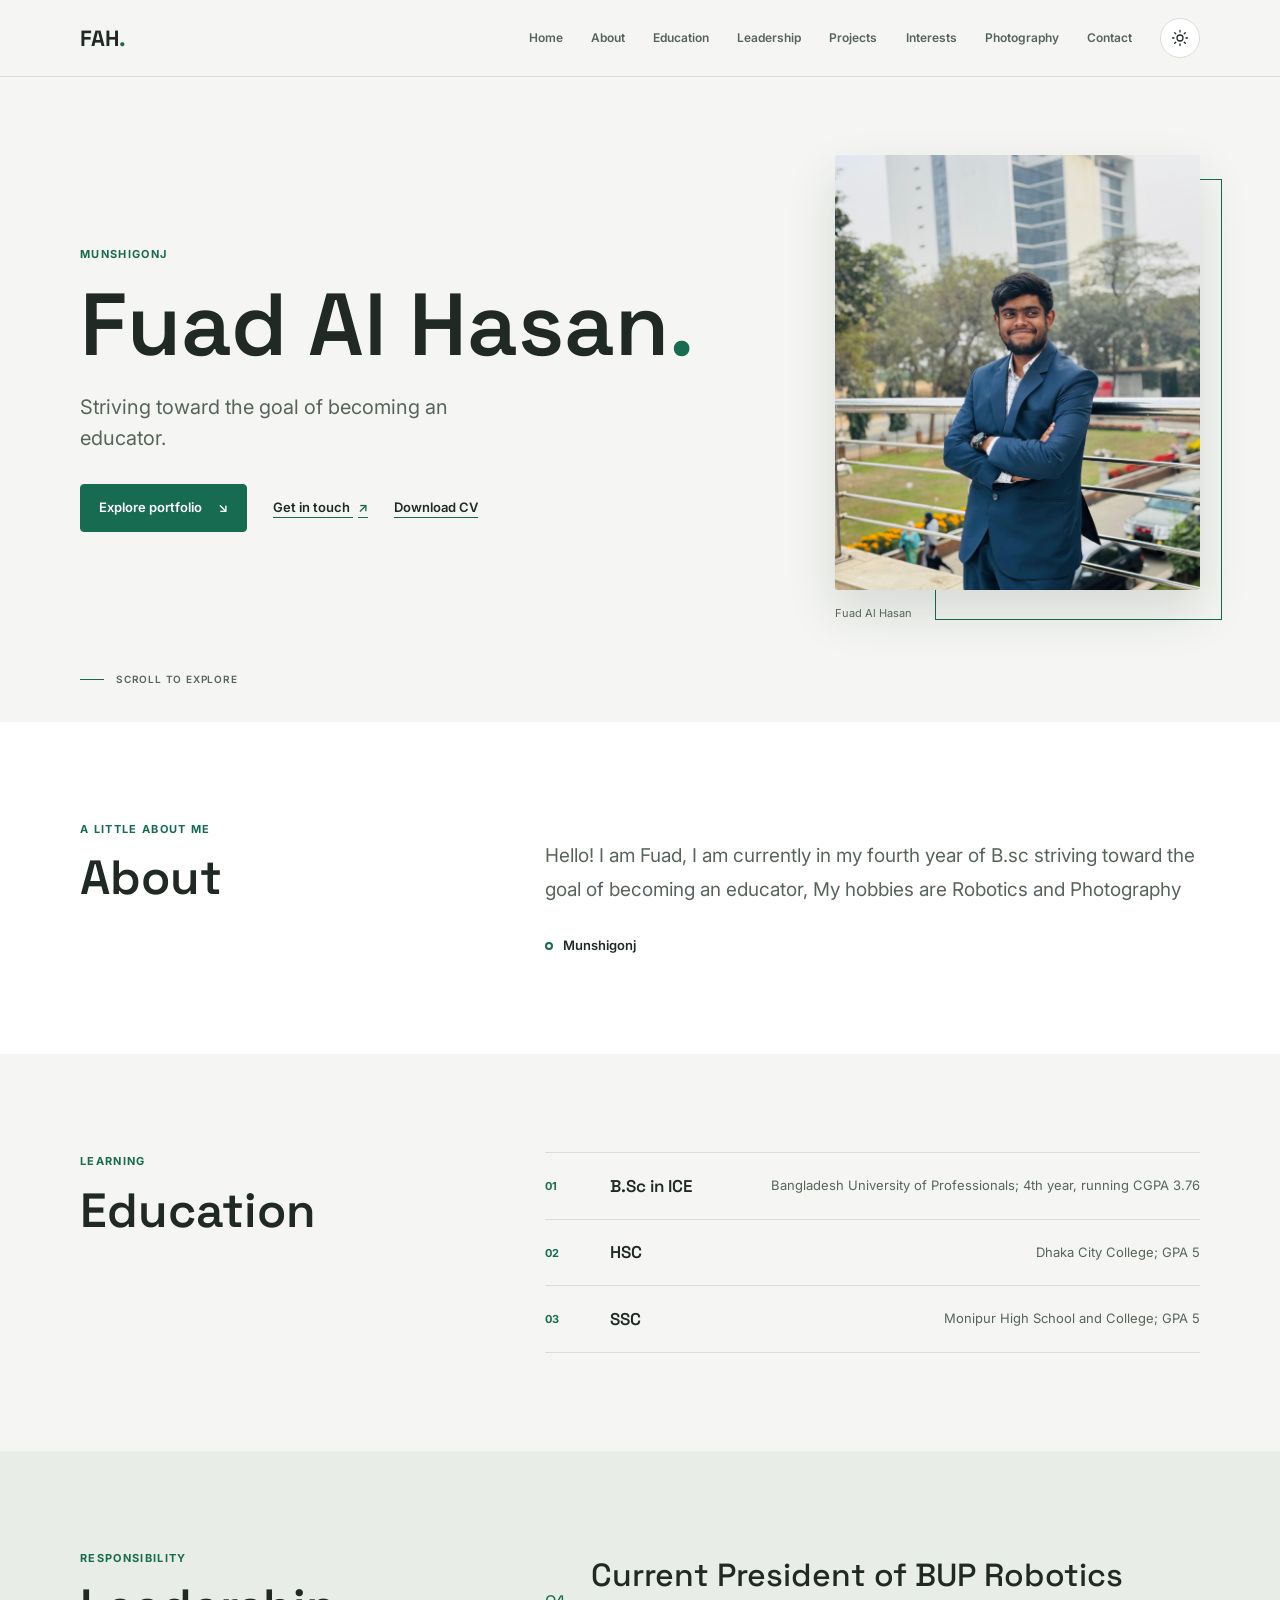
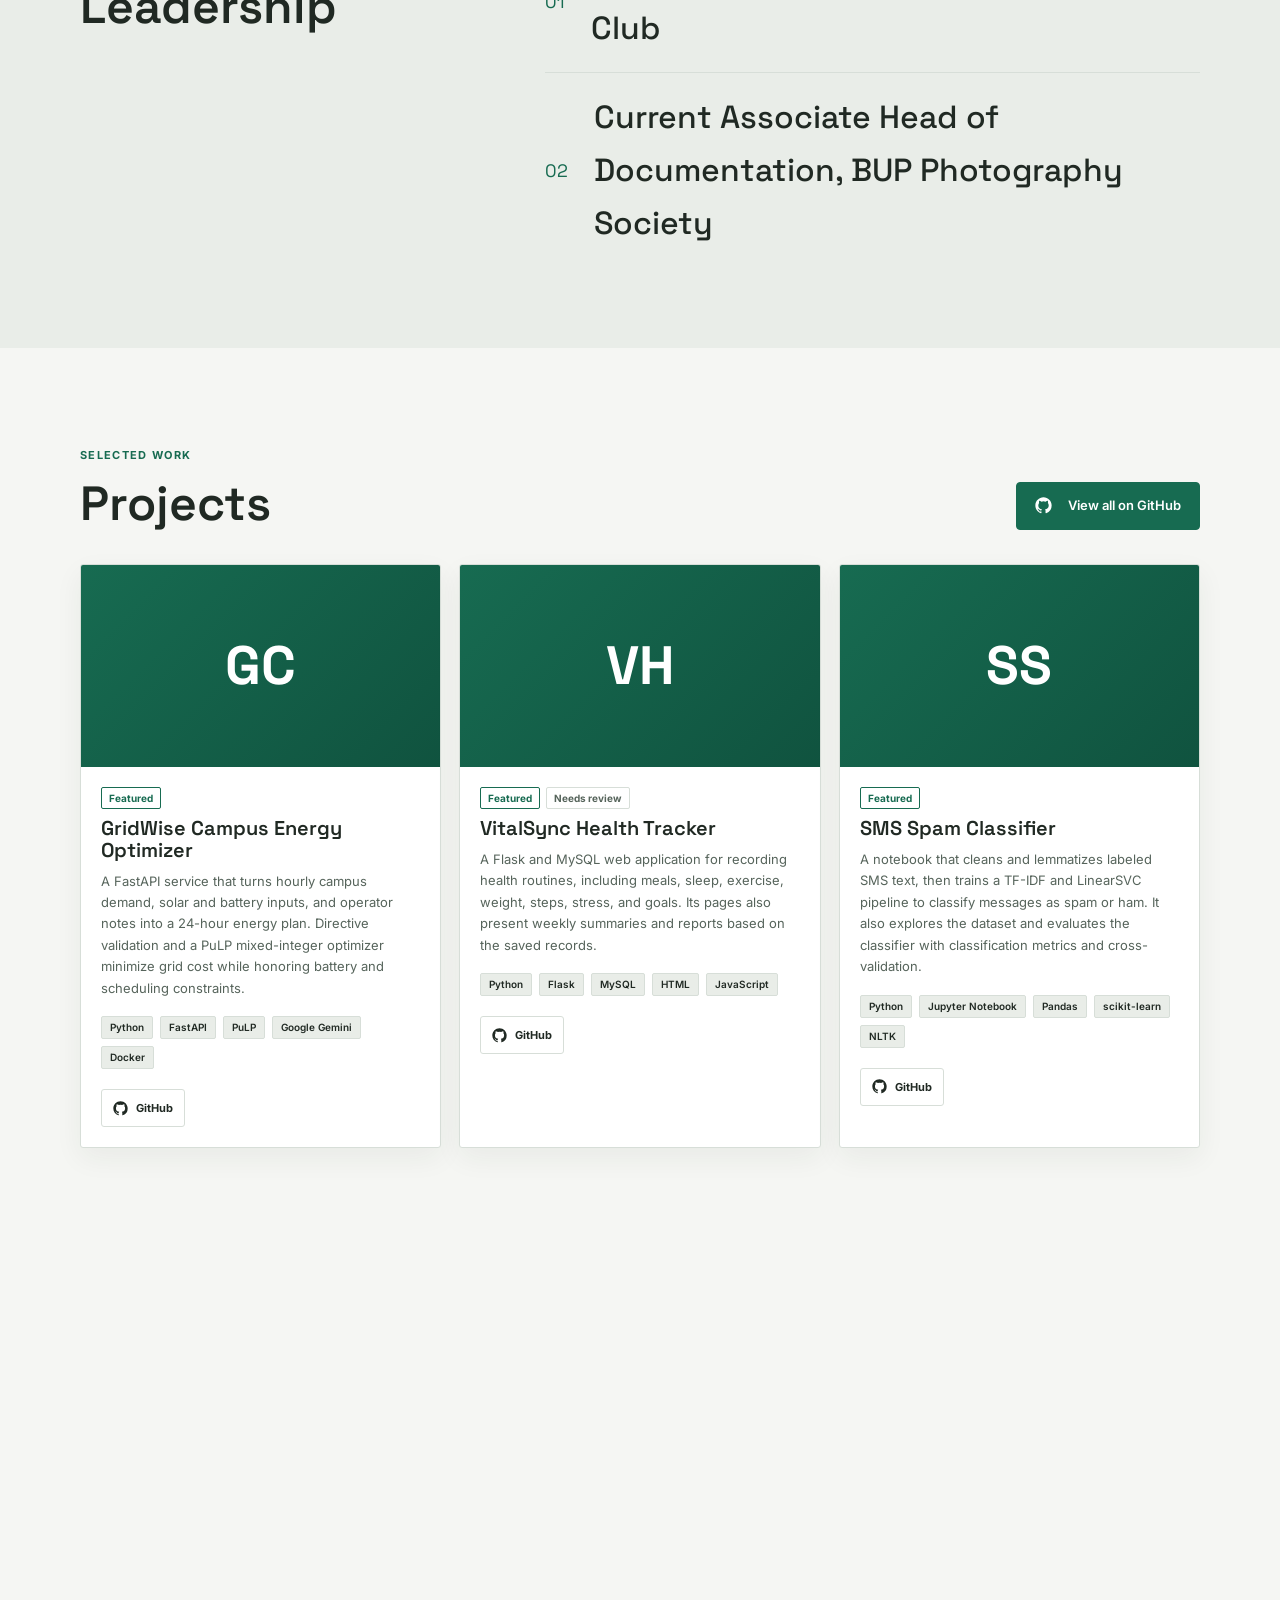
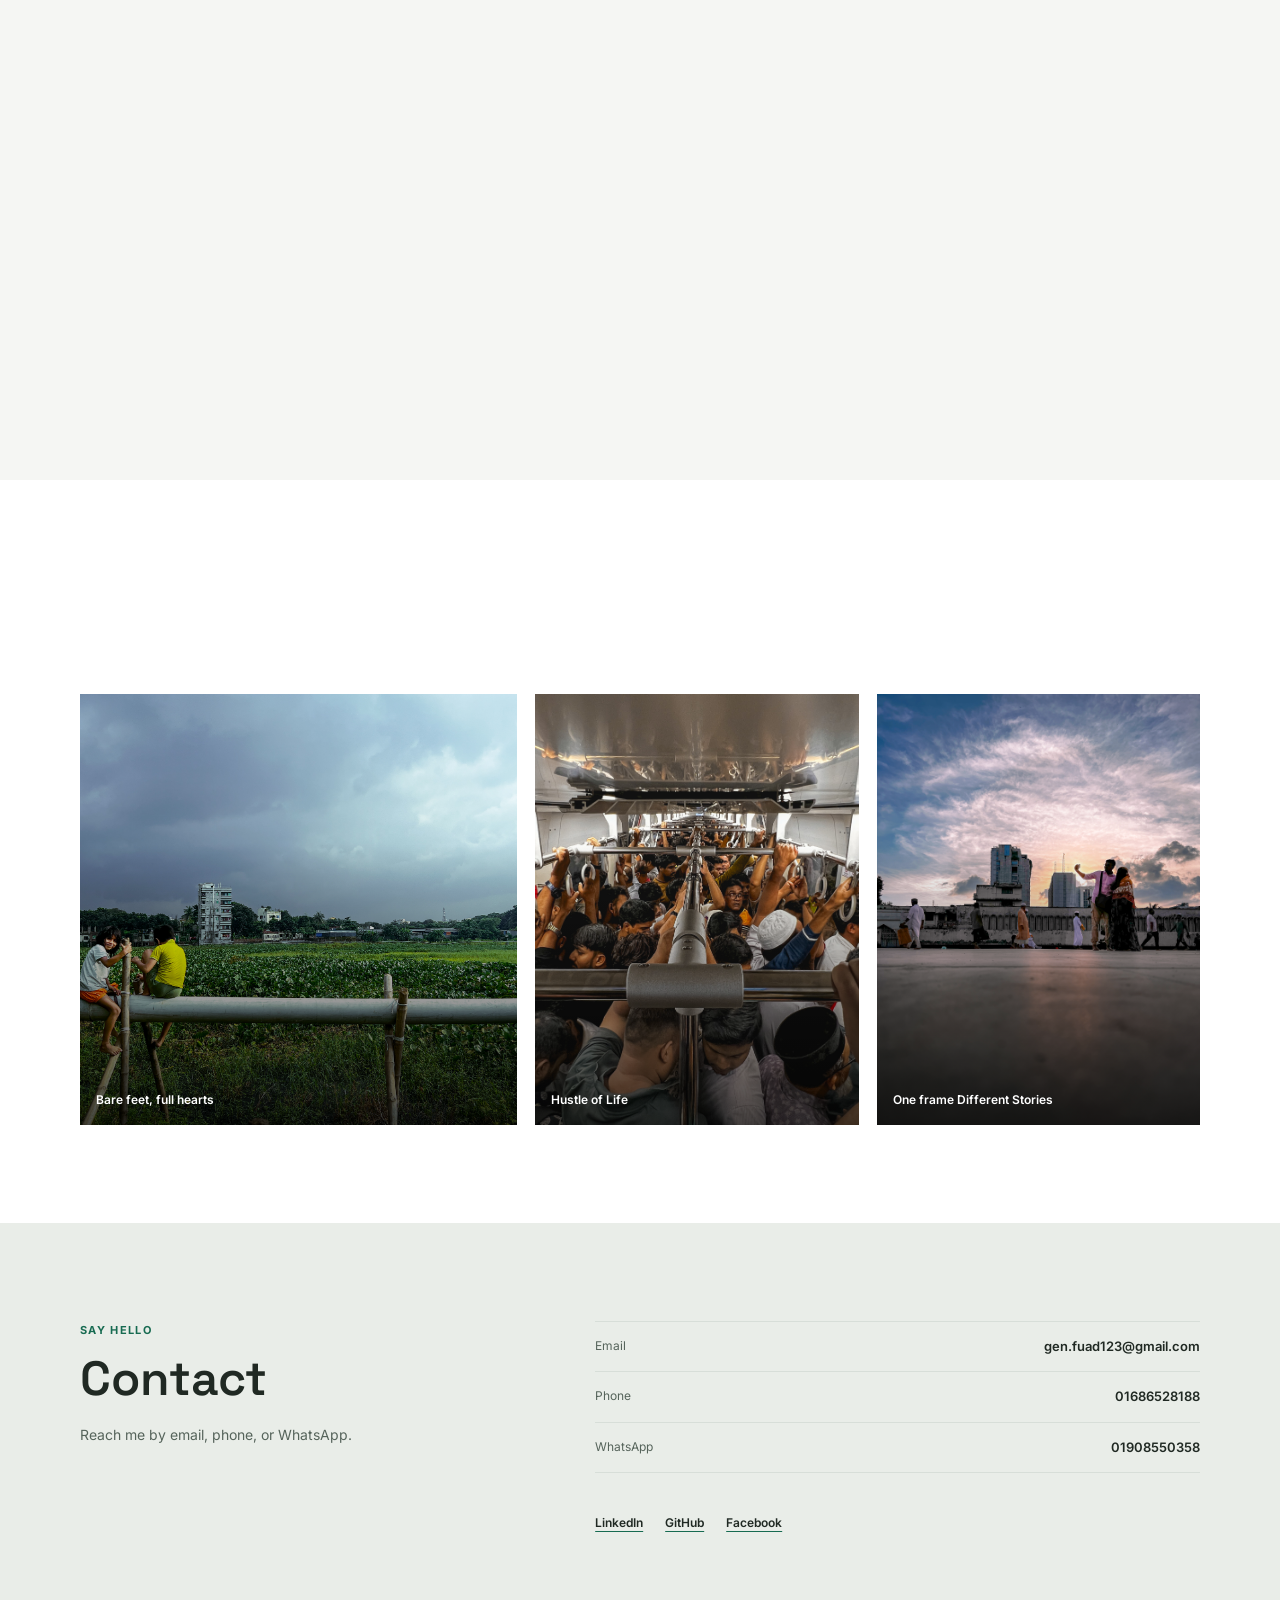
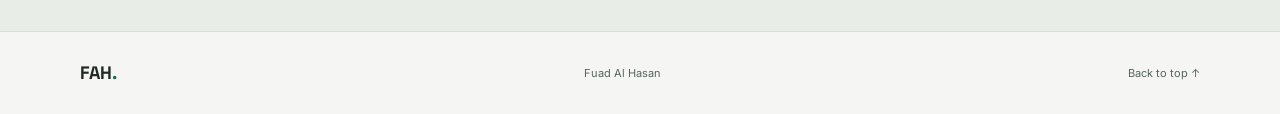
==== index.html @ a44a9a9f "Initial commit: portfolio website, photography gallery, and assets" ====
<!doctype html>
<html lang="en">
<head>
  <meta charset="utf-8">
  <meta name="viewport" content="width=device-width, initial-scale=1">
  <meta name="theme-color" content="#f5f6f3">
  <meta name="description" content="Fuad Al Hasan's personal portfolio.">
  <title>Fuad Al Hasan | Portfolio</title>
  <link rel="icon" href="assets/favicon.svg" type="image/svg+xml">
  <link rel="preconnect" href="https://fonts.googleapis.com">
  <link rel="preconnect" href="https://fonts.gstatic.com" crossorigin>
  <link href="https://fonts.googleapis.com/css2?family=Inter:wght@400;500;600;700&family=Space+Grotesk:wght@500;600;700&display=swap" rel="stylesheet">
  <script>(() => { const saved = localStorage.getItem('fuad-portfolio-theme'); const system = matchMedia('(prefers-color-scheme: dark)').matches ? 'dark' : 'light'; document.documentElement.dataset.theme = saved || system; })();</script>
  <link rel="stylesheet" href="css/themes.css">
  <link rel="stylesheet" href="css/main.css">
  <link rel="stylesheet" href="css/responsive.css">
  <script src="js/data.js" defer></script>
  <script src="js/theme.js" defer></script>
  <script src="js/contact.js" defer></script>
  <script src="js/main.js" defer></script>
</head>
<body>
  <a class="skip-link" href="#main-content">Skip to content</a>
  <header class="site-header"><nav class="site-nav page-shell" aria-label="Main navigation">
    <a class="site-nav__brand" href="index.html" aria-label="Fuad Al Hasan, home">FAH<span>.</span></a>
    <button class="site-nav__menu-toggle" type="button" aria-expanded="false" aria-controls="site-menu" aria-label="Open navigation menu"><span></span><span></span></button>
    <div class="site-nav__menu" id="site-menu">
      <a class="site-nav__link" href="#home">Home</a><a class="site-nav__link" href="#about">About</a>
      <a class="site-nav__link" href="#education">Education</a><a class="site-nav__link" href="#leadership">Leadership</a>
      <a class="site-nav__link" href="#projects">Projects</a><a class="site-nav__link" href="#interests">Interests</a>
      <a class="site-nav__link" href="photography.html">Photography</a>
      <a class="site-nav__link" href="#contact">Contact</a>
      <button class="theme-toggle" type="button" aria-label="Switch to dark theme" title="Switch theme">
        <svg class="theme-toggle__icon theme-toggle__icon--sun" viewBox="0 0 24 24" aria-hidden="true"><circle cx="12" cy="12" r="4"></circle><path d="M12 2v2m0 16v2M4.93 4.93l1.42 1.42m11.3 11.3 1.42 1.42M2 12h2m16 0h2M4.93 19.07l1.42-1.42m11.3-11.3 1.42-1.42"></path></svg>
        <svg class="theme-toggle__icon theme-toggle__icon--moon" viewBox="0 0 24 24" aria-hidden="true"><path d="M20.2 15.1A8.5 8.5 0 0 1 8.9 3.8 8.5 8.5 0 1 0 20.2 15.1Z"></path></svg>
      </button>
    </div>
  </nav></header>
  <main id="main-content">
    <section class="hero page-shell reveal" id="home" aria-labelledby="hero-title">
      <div class="hero__copy"><p class="eyebrow" data-profile="hometown"></p><h1 id="hero-title"><span data-profile="name"></span><span class="hero__period">.</span></h1>
        <p class="hero__tagline" data-profile="tagline"></p><div class="hero__actions"><a class="button button--primary" href="#about">Explore portfolio <span aria-hidden="true">↘</span></a><a class="text-link" href="#contact">Get in touch <span aria-hidden="true">↗</span></a><a class="text-link" data-cv-download></a></div>
      </div>
      <figure class="hero__portrait"><img src="assets/images/profile.jpg" alt="Portrait of Fuad Al Hasan" fetchpriority="high"><figcaption data-profile="name"></figcaption></figure>
      <a class="hero__scroll" href="#about" aria-label="Scroll to About section"><span></span> Scroll to explore</a>
    </section>
    <section class="content-section content-section--about" id="about" aria-labelledby="about-title"><div class="page-shell section-grid reveal"><div class="section-heading"><p class="eyebrow">A little about me</p><h2 id="about-title">About</h2></div><div class="section-body"><p class="about__bio" data-profile="bio"></p><p class="about__location"><span class="about__location-mark" aria-hidden="true"></span><span data-profile="hometown"></span></p></div></div></section>
    <section class="content-section" id="education" aria-labelledby="education-title"><div class="page-shell section-grid reveal"><div class="section-heading"><p class="eyebrow">Learning</p><h2 id="education-title">Education</h2></div><div class="education-list" id="education-list"></div></div></section>
    <section class="content-section content-section--soft" id="leadership" aria-labelledby="leadership-title"><div class="page-shell section-grid reveal"><div class="section-heading"><p class="eyebrow">Responsibility</p><h2 id="leadership-title">Leadership</h2></div><div class="leadership-list" id="leadership-list"></div></div></section>
    <section class="content-section content-section--projects" id="projects" aria-labelledby="projects-title"><div class="page-shell">
      <div class="projects-intro reveal"><div class="section-heading"><p class="eyebrow">Selected work</p><h2 id="projects-title">Projects</h2></div>
        <a class="button button--primary projects-intro__link" href="https://github.com/CoderPanda1463" target="_blank" rel="noopener noreferrer">
          <svg viewBox="0 0 24 24" aria-hidden="true"><path d="M12 .5C5.65.5.5 5.65.5 12c0 5.1 3.3 9.43 7.87 10.96.58.11.79-.25.79-.56v-2.06c-3.2.7-3.87-1.35-3.87-1.35-.52-1.33-1.28-1.68-1.28-1.68-1.05-.72.08-.7.08-.7 1.16.08 1.77 1.19 1.77 1.19 1.03 1.77 2.69 1.26 3.34.96.1-.74.4-1.26.73-1.55-2.55-.29-5.24-1.28-5.24-5.7 0-1.26.45-2.28 1.19-3.09-.12-.29-.52-1.47.11-3.06 0 0 .97-.31 3.16 1.18a10.9 10.9 0 0 1 5.75 0c2.19-1.49 3.16-1.18 3.16-1.18.63 1.59.23 2.77.11 3.06.74.81 1.19 1.83 1.19 3.09 0 4.43-2.7 5.41-5.27 5.69.41.35.78 1.03.78 2.08v3.09c0 .31.21.68.8.56A11.5 11.5 0 0 0 23.5 12C23.5 5.65 18.35.5 12 .5z"></path></svg>
          View all on GitHub
        </a>
      </div>
      <div class="projects-grid" id="projects-list" aria-label="Selected GitHub projects"></div>
    </div></section>
    <section class="content-section" id="interests" aria-labelledby="interests-title"><div class="page-shell section-grid reveal"><div class="section-heading"><p class="eyebrow">Beyond the classroom</p><h2 id="interests-title">Interests</h2></div><div class="interest-list" id="interest-list"></div></div></section>
    <section class="content-section content-section--gallery" aria-labelledby="featured-title"><div class="page-shell"><div class="gallery-intro reveal"><div><p class="eyebrow">Through my lens</p><h2 id="featured-title">Photography</h2></div><a class="text-link" href="photography.html">View all photos <span aria-hidden="true">↗</span></a></div><div class="featured-grid" id="featured-photos"></div></div></section>
    <section class="content-section content-section--contact" id="contact" aria-labelledby="contact-title"><div class="page-shell contact-layout reveal"><div class="contact-layout__intro"><p class="eyebrow">Say hello</p><h2 id="contact-title">Contact</h2><p>Reach me by email, phone, or WhatsApp.</p></div><div class="contact-layout__details" id="contact-details"></div><div class="social-links" id="social-links" aria-label="Social links"></div></div></section>
  </main>
  <footer class="site-footer"><div class="page-shell site-footer__inner"><a class="site-footer__brand" href="#home">FAH<span>.</span></a><p data-profile="name"></p><a class="site-footer__top" href="#home">Back to top ↑</a></div></footer>
</body>
</html>
---- css/themes.css ----
:root {
  color-scheme: light;
  --color-bg: #f5f6f3;
  --color-surface: #ffffff;
  --color-surface-muted: #e9ede8;
  --color-text: #202923;
  --color-text-muted: #56645b;
  --color-accent: #176b51;
  --color-accent-strong: #10533f;
  --color-accent-contrast: #ffffff;
  --color-line: #d7ded8;
  --color-shadow: 28, 43, 34;
  --color-overlay: rgba(11, 17, 13, 0.94);
  --color-on-image: #ffffff;
  --color-image-gradient: rgba(0, 0, 0, 0.72);
  --color-image-gradient-deep: rgba(0, 0, 0, 0.78);
  --color-lightbox-muted: #c4cdc6;
  --color-lightbox-control-border: rgba(255, 255, 255, 0.45);
  --color-lightbox-control-bg: rgba(10, 16, 12, 0.5);
  --color-lightbox-control-hover-border: #ffffff;
  --color-lightbox-control-hover-bg: rgba(255, 255, 255, 0.16);
}
:root[data-theme="dark"] {
  color-scheme: dark;
  --color-bg: #151b17;
  --color-surface: #1d2620;
  --color-surface-muted: #27332b;
  --color-text: #eef3ee;
  --color-text-muted: #bdc9bf;
  --color-accent: #79d0a4;
  --color-accent-strong: #96e2b8;
  --color-accent-contrast: #122119;
  --color-line: #39473d;
  --color-shadow: 0, 0, 0;
  --color-overlay: rgba(4, 8, 5, 0.96);
  --color-on-image: #ffffff;
  --color-image-gradient: rgba(0, 0, 0, 0.72);
  --color-image-gradient-deep: rgba(0, 0, 0, 0.78);
  --color-lightbox-muted: #c4cdc6;
  --color-lightbox-control-border: rgba(255, 255, 255, 0.45);
  --color-lightbox-control-bg: rgba(10, 16, 12, 0.5);
  --color-lightbox-control-hover-border: #ffffff;
  --color-lightbox-control-hover-bg: rgba(255, 255, 255, 0.16);
}
---- css/main.css ----
* { box-sizing: border-box; }
html { scroll-behavior: smooth; scroll-padding-top: 6rem; }
body { margin: 0; background: var(--color-bg); color: var(--color-text); font-family: 'Inter', sans-serif; font-size: 16px; line-height: 1.65; transition: background-color 220ms ease, color 220ms ease; }
body, button, a { -webkit-tap-highlight-color: transparent; }
button, a { font: inherit; }
a { color: inherit; }
img { display: block; max-width: 100%; }
::selection { background: var(--color-accent); color: var(--color-accent-contrast); }
:focus-visible { outline: 3px solid var(--color-accent); outline-offset: 4px; }
.page-shell { width: min(1120px, calc(100% - 64px)); margin-inline: auto; }
.skip-link { position: fixed; z-index: 30; top: 12px; left: 12px; padding: 10px 14px; transform: translateY(-160%); border-radius: 4px; background: var(--color-text); color: var(--color-bg); }
.skip-link:focus { transform: translateY(0); }
.site-header { position: sticky; z-index: 20; top: 0; border-bottom: 1px solid var(--color-line); background: color-mix(in srgb, var(--color-bg) 92%, transparent); backdrop-filter: blur(14px); }
.site-nav { display: flex; min-height: 76px; align-items: center; justify-content: space-between; gap: 24px; }
.site-nav__brand, .site-footer__brand { color: var(--color-text); font-family: 'Space Grotesk', sans-serif; font-size: 22px; font-weight: 700; text-decoration: none; }
.site-nav__brand span, .site-footer__brand span { color: var(--color-accent); }
.site-nav__menu { display: flex; align-items: center; gap: clamp(14px, 2.2vw, 29px); }
.site-nav__link { color: var(--color-text-muted); font-size: 12px; font-weight: 600; text-decoration: none; transition: color 160ms ease; }
.site-nav__link:hover, .site-nav__link--active { color: var(--color-accent); }
.theme-toggle { display: grid; width: 40px; height: 40px; flex: none; place-items: center; border: 1px solid var(--color-line); border-radius: 50%; background: var(--color-surface); color: var(--color-text); cursor: pointer; transition: border-color 160ms ease, transform 160ms ease; }
.theme-toggle:hover { border-color: var(--color-accent); transform: rotate(-8deg); }
.theme-toggle__icon { width: 18px; height: 18px; fill: none; stroke: currentColor; stroke-linecap: round; stroke-linejoin: round; stroke-width: 1.7; }
:root[data-theme="light"] .theme-toggle__icon--moon, :root[data-theme="dark"] .theme-toggle__icon--sun { display: none; }
.site-nav__menu-toggle { display: none; }
.hero { position: relative; display: grid; min-height: 610px; grid-template-columns: 1.2fr 0.8fr; align-items: center; gap: 8%; padding-block: 78px 100px; }
.hero__copy { position: relative; z-index: 1; }
.eyebrow { margin: 0 0 14px; color: var(--color-accent); font-size: 11px; font-weight: 700; letter-spacing: 0.12em; text-transform: uppercase; }
h1, h2, h3 { margin-top: 0; font-family: 'Space Grotesk', sans-serif; font-weight: 600; line-height: 1.08; }
.hero h1 { max-width: 700px; margin-bottom: 20px; font-size: clamp(54px, 7vw, 88px); }
.hero__period, .gallery-heading h1 span { color: var(--color-accent); }
.hero__tagline { max-width: 450px; margin-bottom: 30px; color: var(--color-text-muted); font-size: 20px; line-height: 1.55; }
.hero__actions { display: flex; flex-wrap: wrap; align-items: center; gap: 26px; }
.button { display: inline-flex; min-height: 48px; align-items: center; justify-content: center; gap: 16px; padding: 11px 18px; border: 1px solid var(--color-accent); border-radius: 4px; text-decoration: none; font-size: 13px; font-weight: 600; transition: transform 160ms ease, background-color 160ms ease; }
.button:hover { transform: translateY(-2px); }
.button--primary { background: var(--color-accent); color: var(--color-accent-contrast); }
.button--primary:hover { background: var(--color-accent-strong); }
.text-link { color: var(--color-text); font-size: 13px; font-weight: 600; text-decoration-color: var(--color-accent); text-underline-offset: 5px; }
.text-link span { margin-left: 5px; color: var(--color-accent); }
.hero__portrait { position: relative; justify-self: end; width: min(100%, 365px); margin: 0; }
.hero__portrait::before { position: absolute; z-index: -1; top: 24px; right: -22px; width: 78%; height: 94%; border: 1px solid var(--color-accent); content: ''; }
.hero__portrait img { width: 100%; aspect-ratio: 0.84; object-fit: cover; object-position: center; border-radius: 3px; box-shadow: 0 22px 50px rgba(var(--color-shadow), 0.14); }
.hero__portrait figcaption { margin-top: 14px; color: var(--color-text-muted); font-size: 11px; }
.hero__scroll { position: absolute; bottom: 34px; left: 0; display: flex; align-items: center; gap: 12px; color: var(--color-text-muted); font-size: 10px; font-weight: 600; letter-spacing: 0.08em; text-decoration: none; text-transform: uppercase; }
.hero__scroll span { width: 24px; height: 1px; background: var(--color-accent); }
.content-section { padding-block: 98px; }
.content-section--about, .content-section--gallery { background: var(--color-surface); }
.content-section--soft, .content-section--contact { background: var(--color-surface-muted); }
.section-grid { display: grid; grid-template-columns: 0.7fr 1.3fr; gap: 10%; }
.section-heading h2, .gallery-intro h2, .contact-layout h2 { margin-bottom: 0; font-size: clamp(34px, 4vw, 48px); }
.section-body { max-width: 650px; }
.about__bio { margin-bottom: 28px; color: var(--color-text-muted); font-size: 19px; line-height: 1.8; }
.about__location { display: flex; align-items: center; gap: 10px; margin: 0; font-size: 13px; font-weight: 600; }
.about__location-mark { width: 8px; height: 8px; border: 2px solid var(--color-accent); border-radius: 50%; }
.education-list { border-top: 1px solid var(--color-line); }
.education-item { display: grid; grid-template-columns: 45px 1fr auto; align-items: center; gap: 20px; padding: 22px 0; border-bottom: 1px solid var(--color-line); }
.education-item__number, .interest-item__number { color: var(--color-accent); font-size: 11px; font-weight: 700; }
.education-item h3 { margin: 0; font-size: 17px; }
.education-item p { margin: 0; color: var(--color-text-muted); font-size: 13px; }
.leadership__content { display: flex; align-items: center; gap: 26px; min-height: 84px; }
.leadership-list { display: grid; gap: 18px; }
.leadership-list .leadership__content + .leadership__content { padding-top: 18px; border-top: 1px solid var(--color-line); }
.leadership__index { color: var(--color-accent); font-family: 'Space Grotesk', sans-serif; font-size: 18px; }
.leadership__content p { margin: 0; font-family: 'Space Grotesk', sans-serif; font-size: clamp(21px, 3vw, 32px); font-weight: 500; }
.projects-intro { display: flex; align-items: end; justify-content: space-between; gap: 24px; margin-bottom: 34px; }
.projects-intro__link svg { width: 17px; height: 17px; fill: currentColor; }
.projects-grid { display: grid; grid-template-columns: repeat(3, minmax(0, 1fr)); align-items: stretch; gap: 18px; }
.project-card { min-width: 0; overflow: hidden; border: 1px solid var(--color-line); border-radius: 3px; background: var(--color-surface); box-shadow: 0 10px 28px rgba(var(--color-shadow), 0.06); transition: border-color 180ms ease, box-shadow 180ms ease, opacity 650ms ease, transform 650ms ease; }
.project-card.reveal:hover, .project-card.reveal:focus-within { border-color: var(--color-accent); box-shadow: 0 16px 36px rgba(var(--color-shadow), 0.12); transform: translateY(-4px); }
.project-card:nth-child(3n + 2) { transition-delay: 80ms; }
.project-card:nth-child(3n) { transition-delay: 150ms; }
.project-card__art { display: grid; aspect-ratio: 16 / 9; place-items: center; overflow: hidden; background: linear-gradient(135deg, var(--color-accent), var(--color-accent-strong)); color: var(--color-accent-contrast); }
.project-card__art img { width: 100%; height: 100%; object-fit: cover; }
.project-card__monogram { font-family: 'Space Grotesk', sans-serif; font-size: 54px; font-weight: 700; line-height: 1; }
.project-card__content { display: flex; min-height: 270px; flex-direction: column; padding: 20px; }
.project-card__flags { display: flex; min-height: 22px; flex-wrap: wrap; gap: 6px; margin-bottom: 9px; }
.project-card__flag { display: inline-flex; align-items: center; min-height: 21px; padding: 2px 7px; border: 1px solid var(--color-line); border-radius: 2px; color: var(--color-text-muted); font-size: 10px; font-weight: 700; }
.project-card__flag--featured { border-color: var(--color-accent); color: var(--color-accent); }
.project-card__title { margin: 0 0 9px; font-size: 20px; overflow-wrap: anywhere; }
.project-card__description { margin: 0 0 17px; color: var(--color-text-muted); font-size: 13px; line-height: 1.65; }
.project-card__tags { display: flex; flex-wrap: wrap; gap: 7px; margin: 0 0 20px; padding: 0; list-style: none; }
.project-card__tags li { padding: 4px 8px; border: 1px solid var(--color-line); border-radius: 2px; background: var(--color-surface-muted); color: var(--color-text); font-size: 10px; font-weight: 600; line-height: 1.3; }
.project-card__actions { display: flex; flex-wrap: wrap; gap: 8px; margin-top: auto; }
.project-card__link { display: inline-flex; min-height: 38px; align-items: center; justify-content: center; gap: 8px; padding: 7px 11px; border: 1px solid var(--color-line); border-radius: 3px; background: var(--color-surface); color: var(--color-text); font-size: 11px; font-weight: 700; text-decoration: none; transition: border-color 160ms ease, background-color 160ms ease, color 160ms ease; }
.project-card__link:hover { border-color: var(--color-accent); color: var(--color-accent); }
.project-card__link svg { width: 15px; height: 15px; flex: none; }
.project-card__link--demo { border-color: var(--color-accent); background: var(--color-accent); color: var(--color-accent-contrast); }
.project-card__link--demo:hover { background: var(--color-accent-strong); color: var(--color-accent-contrast); }
.interest-list { display: grid; grid-template-columns: 1fr 1fr; gap: 18px; }
.interest-item { display: flex; min-height: 130px; flex-direction: column; justify-content: space-between; padding: 20px; border: 1px solid var(--color-line); border-radius: 3px; background: var(--color-surface); }
.interest-item h3 { margin: 10px 0 0; font-size: 23px; }
.gallery-intro { display: flex; align-items: end; justify-content: space-between; gap: 24px; margin-bottom: 32px; }
.featured-grid { display: grid; grid-template-columns: 1.15fr 0.85fr 0.85fr; align-items: stretch; gap: 18px; }
.featured-photo { position: relative; min-height: 260px; overflow: hidden; background: var(--color-surface-muted); color: var(--color-on-image); text-decoration: none; }
.featured-photo img { width: 100%; height: 100%; min-height: 260px; object-fit: cover; transition: transform 400ms ease; }
.featured-photo::after { position: absolute; inset: 35% 0 0; background: linear-gradient(transparent, var(--color-image-gradient)); content: ''; pointer-events: none; }
.featured-photo:hover img { transform: scale(1.04); }
.featured-photo span { position: absolute; z-index: 1; right: 16px; bottom: 15px; left: 16px; font-size: 12px; font-weight: 600; }
.contact-layout { display: grid; grid-template-columns: 0.8fr 1.2fr; gap: 30px 10%; }
.contact-layout__intro > p:last-child { margin: 18px 0 0; color: var(--color-text-muted); font-size: 14px; }
.contact-layout__details { display: grid; grid-template-columns: 1fr; }
.contact-item { display: flex; justify-content: space-between; gap: 20px; padding: 14px 0; border-bottom: 1px solid var(--color-line); text-decoration: none; }
.contact-item:first-child { border-top: 1px solid var(--color-line); }
.contact-item__label { color: var(--color-text-muted); font-size: 12px; }
.contact-item__value { color: var(--color-text); font-size: 13px; font-weight: 600; text-align: right; }
.contact-item:hover .contact-item__value { color: var(--color-accent); }
.social-links { display: flex; grid-column: 2; flex-wrap: wrap; gap: 22px; padding-top: 10px; }
.social-links a { font-size: 12px; font-weight: 600; text-decoration-color: var(--color-accent); text-underline-offset: 4px; }
.site-footer { border-top: 1px solid var(--color-line); background: var(--color-bg); }
.site-footer__inner { display: flex; min-height: 82px; align-items: center; justify-content: space-between; gap: 20px; }
.site-footer__brand { font-size: 18px; }
.site-footer__inner p, .site-footer__top { margin: 0; color: var(--color-text-muted); font-size: 11px; text-decoration: none; }
.site-footer__top:hover { color: var(--color-accent); }
.reveal { opacity: 0; transform: translateY(18px); transition: opacity 650ms ease, transform 650ms ease; }
.reveal.is-visible { opacity: 1; transform: translateY(0); }
@media (prefers-reduced-motion: reduce) { *, *::before, *::after { scroll-behavior: auto !important; animation-duration: 0.01ms !important; transition-duration: 0.01ms !important; } }
---- css/responsive.css ----
@media (max-width: 900px) {
  .site-nav__menu { gap: 13px; }
  .site-nav__link { font-size: 11px; }
  .hero { min-height: 560px; grid-template-columns: 1.05fr 0.8fr; gap: 6%; }
  .section-grid { gap: 7%; }
  .education-item { grid-template-columns: 34px 1fr; gap: 12px; }
  .education-item p { grid-column: 2; }
  .projects-grid { grid-template-columns: repeat(2, minmax(0, 1fr)); gap: 14px; }
}
@media (max-width: 700px) {
  html { scroll-padding-top: 5rem; }
  .page-shell { width: min(100% - 40px, 540px); }
  .site-nav { min-height: 66px; }
  .site-nav__menu-toggle { display: flex; width: 40px; height: 40px; flex-direction: column; align-items: center; justify-content: center; gap: 5px; border: 1px solid var(--color-line); border-radius: 50%; background: var(--color-surface); cursor: pointer; }
  .site-nav__menu-toggle span { width: 15px; height: 1.5px; background: var(--color-text); transition: transform 160ms ease; }
  .site-nav__menu-toggle[aria-expanded="true"] span:first-child { transform: translateY(3.25px) rotate(45deg); }
  .site-nav__menu-toggle[aria-expanded="true"] span:last-child { transform: translateY(-3.25px) rotate(-45deg); }
  .site-nav__menu { position: absolute; top: 65px; right: 0; left: 0; display: none; align-items: stretch; gap: 0; padding: 8px 20px 18px; border-bottom: 1px solid var(--color-line); background: var(--color-bg); box-shadow: 0 14px 20px rgba(var(--color-shadow), 0.08); }
  .site-nav__menu--open { display: flex; flex-direction: column; }
  .site-nav__link { padding: 10px 2px; font-size: 13px; }
  .theme-toggle { margin-top: 8px; }
  .hero { min-height: 0; grid-template-columns: 1fr; gap: 42px; padding-block: 75px 94px; }
  .hero h1 { max-width: 540px; font-size: clamp(50px, 12vw, 72px); }
  .hero__tagline { max-width: 400px; font-size: 18px; }
  .hero__portrait { width: min(78%, 330px); justify-self: center; margin-right: 14px; }
  .hero__scroll { bottom: 30px; }
  .content-section { padding-block: 70px; }
  .section-grid { grid-template-columns: 1fr; gap: 28px; }
  .section-heading h2, .gallery-intro h2, .contact-layout h2 { font-size: 38px; }
  .projects-intro { align-items: start; flex-direction: column; margin-bottom: 24px; }
  .projects-grid { grid-template-columns: 1fr; gap: 14px; }
  .project-card__content { min-height: 0; padding: 18px; }
  .about__bio { font-size: 17px; }
  .education-item { grid-template-columns: 35px 1fr; gap: 10px; padding-block: 18px; }
  .education-item p { font-size: 12px; }
  .leadership__content { min-height: 60px; }
  .interest-item { min-height: 112px; padding: 16px; }
  .interest-item h3 { font-size: 19px; }
  .gallery-intro { align-items: start; flex-direction: column; margin-bottom: 24px; }
  .featured-grid { grid-template-columns: 1fr 1fr; gap: 12px; }
  .featured-photo:first-child { grid-column: 1 / -1; }
  .featured-photo, .featured-photo img { min-height: 190px; }
  .featured-photo:first-child, .featured-photo:first-child img { min-height: 245px; }
  .contact-layout { grid-template-columns: 1fr; gap: 26px; }
  .social-links { grid-column: 1; }
  .site-footer__inner { min-height: 72px; }
}
@media (max-width: 390px) {
  .page-shell { width: calc(100% - 32px); }
  .hero h1 { font-size: 47px; }
  .hero__actions { align-items: flex-start; flex-direction: column; gap: 17px; }
  .interest-list { gap: 10px; }
  .interest-item { min-height: 100px; padding: 12px; }
  .interest-item h3 { font-size: 17px; }
  .contact-item { align-items: flex-start; flex-direction: column; gap: 3px; }
  .contact-item__value { text-align: left; overflow-wrap: anywhere; }
}
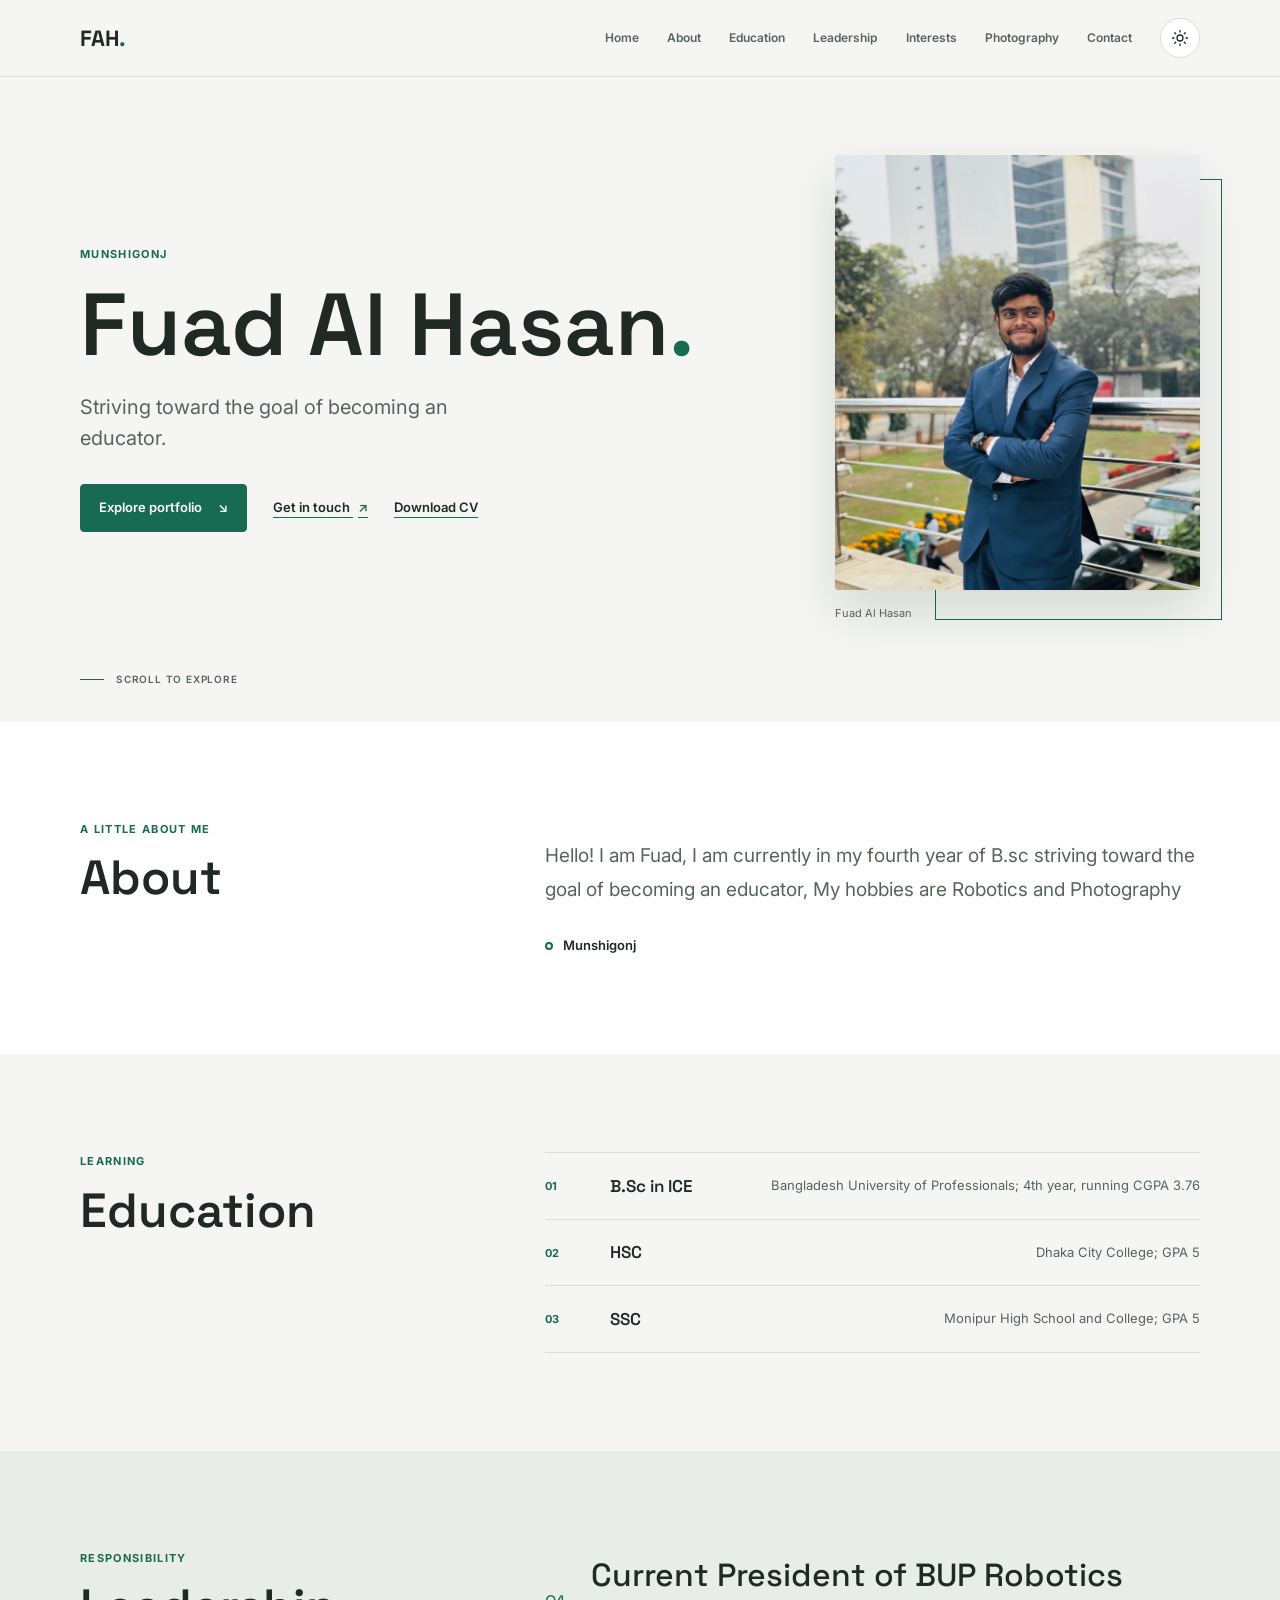
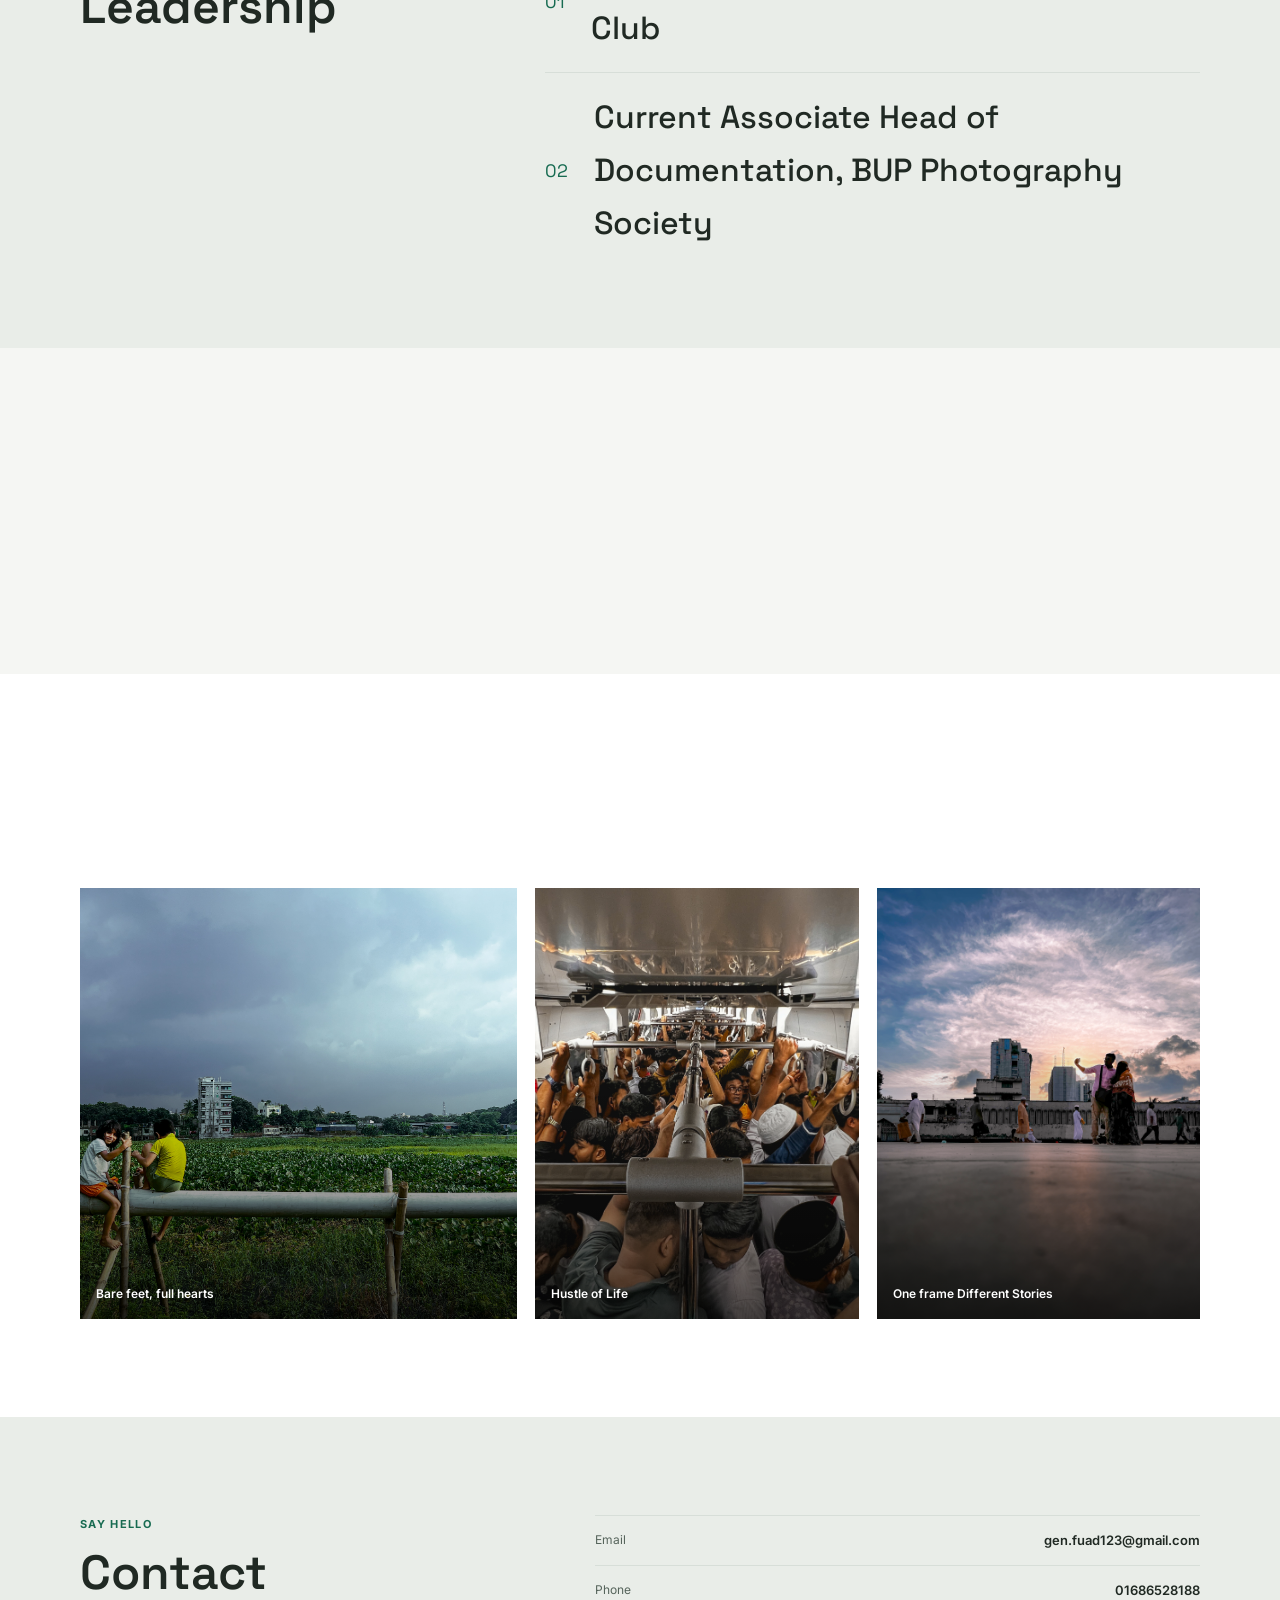
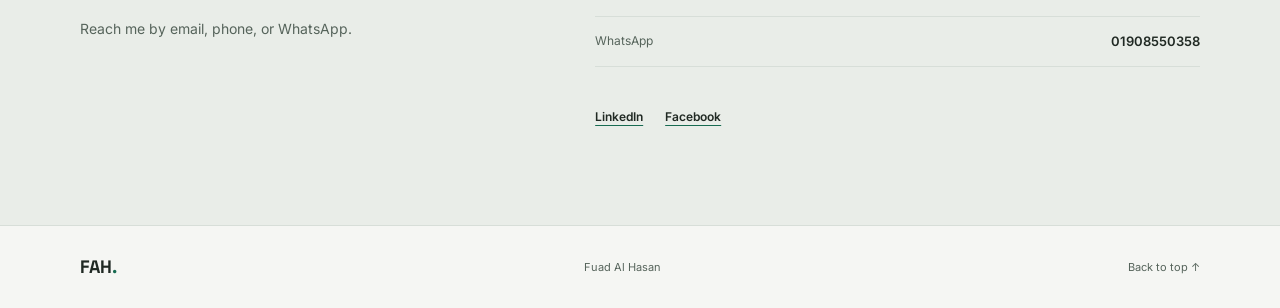
==== commit d56baf84: "Update portfolio content and CV" ====
--- a/index.html
+++ b/index.html
@@ -27,8 +27,7 @@
     <div class="site-nav__menu" id="site-menu">
       <a class="site-nav__link" href="#home">Home</a><a class="site-nav__link" href="#about">About</a>
       <a class="site-nav__link" href="#education">Education</a><a class="site-nav__link" href="#leadership">Leadership</a>
-      <a class="site-nav__link" href="#projects">Projects</a><a class="site-nav__link" href="#interests">Interests</a>
-      <a class="site-nav__link" href="photography.html">Photography</a>
+      <a class="site-nav__link" href="#interests">Interests</a><a class="site-nav__link" href="photography.html">Photography</a>
       <a class="site-nav__link" href="#contact">Contact</a>
       <button class="theme-toggle" type="button" aria-label="Switch to dark theme" title="Switch theme">
         <svg class="theme-toggle__icon theme-toggle__icon--sun" viewBox="0 0 24 24" aria-hidden="true"><circle cx="12" cy="12" r="4"></circle><path d="M12 2v2m0 16v2M4.93 4.93l1.42 1.42m11.3 11.3 1.42 1.42M2 12h2m16 0h2M4.93 19.07l1.42-1.42m11.3-11.3 1.42-1.42"></path></svg>
@@ -47,15 +46,6 @@
     <section class="content-section content-section--about" id="about" aria-labelledby="about-title"><div class="page-shell section-grid reveal"><div class="section-heading"><p class="eyebrow">A little about me</p><h2 id="about-title">About</h2></div><div class="section-body"><p class="about__bio" data-profile="bio"></p><p class="about__location"><span class="about__location-mark" aria-hidden="true"></span><span data-profile="hometown"></span></p></div></div></section>
     <section class="content-section" id="education" aria-labelledby="education-title"><div class="page-shell section-grid reveal"><div class="section-heading"><p class="eyebrow">Learning</p><h2 id="education-title">Education</h2></div><div class="education-list" id="education-list"></div></div></section>
     <section class="content-section content-section--soft" id="leadership" aria-labelledby="leadership-title"><div class="page-shell section-grid reveal"><div class="section-heading"><p class="eyebrow">Responsibility</p><h2 id="leadership-title">Leadership</h2></div><div class="leadership-list" id="leadership-list"></div></div></section>
-    <section class="content-section content-section--projects" id="projects" aria-labelledby="projects-title"><div class="page-shell">
-      <div class="projects-intro reveal"><div class="section-heading"><p class="eyebrow">Selected work</p><h2 id="projects-title">Projects</h2></div>
-        <a class="button button--primary projects-intro__link" href="https://github.com/CoderPanda1463" target="_blank" rel="noopener noreferrer">
-          <svg viewBox="0 0 24 24" aria-hidden="true"><path d="M12 .5C5.65.5.5 5.65.5 12c0 5.1 3.3 9.43 7.87 10.96.58.11.79-.25.79-.56v-2.06c-3.2.7-3.87-1.35-3.87-1.35-.52-1.33-1.28-1.68-1.28-1.68-1.05-.72.08-.7.08-.7 1.16.08 1.77 1.19 1.77 1.19 1.03 1.77 2.69 1.26 3.34.96.1-.74.4-1.26.73-1.55-2.55-.29-5.24-1.28-5.24-5.7 0-1.26.45-2.28 1.19-3.09-.12-.29-.52-1.47.11-3.06 0 0 .97-.31 3.16 1.18a10.9 10.9 0 0 1 5.75 0c2.19-1.49 3.16-1.18 3.16-1.18.63 1.59.23 2.77.11 3.06.74.81 1.19 1.83 1.19 3.09 0 4.43-2.7 5.41-5.27 5.69.41.35.78 1.03.78 2.08v3.09c0 .31.21.68.8.56A11.5 11.5 0 0 0 23.5 12C23.5 5.65 18.35.5 12 .5z"></path></svg>
-          View all on GitHub
-        </a>
-      </div>
-      <div class="projects-grid" id="projects-list" aria-label="Selected GitHub projects"></div>
-    </div></section>
     <section class="content-section" id="interests" aria-labelledby="interests-title"><div class="page-shell section-grid reveal"><div class="section-heading"><p class="eyebrow">Beyond the classroom</p><h2 id="interests-title">Interests</h2></div><div class="interest-list" id="interest-list"></div></div></section>
     <section class="content-section content-section--gallery" aria-labelledby="featured-title"><div class="page-shell"><div class="gallery-intro reveal"><div><p class="eyebrow">Through my lens</p><h2 id="featured-title">Photography</h2></div><a class="text-link" href="photography.html">View all photos <span aria-hidden="true">↗</span></a></div><div class="featured-grid" id="featured-photos"></div></div></section>
     <section class="content-section content-section--contact" id="contact" aria-labelledby="contact-title"><div class="page-shell contact-layout reveal"><div class="contact-layout__intro"><p class="eyebrow">Say hello</p><h2 id="contact-title">Contact</h2><p>Reach me by email, phone, or WhatsApp.</p></div><div class="contact-layout__details" id="contact-details"></div><div class="social-links" id="social-links" aria-label="Social links"></div></div></section>
--- a/css/main.css
+++ b/css/main.css
@@ -61,30 +61,6 @@
 .leadership-list .leadership__content + .leadership__content { padding-top: 18px; border-top: 1px solid var(--color-line); }
 .leadership__index { color: var(--color-accent); font-family: 'Space Grotesk', sans-serif; font-size: 18px; }
 .leadership__content p { margin: 0; font-family: 'Space Grotesk', sans-serif; font-size: clamp(21px, 3vw, 32px); font-weight: 500; }
-.projects-intro { display: flex; align-items: end; justify-content: space-between; gap: 24px; margin-bottom: 34px; }
-.projects-intro__link svg { width: 17px; height: 17px; fill: currentColor; }
-.projects-grid { display: grid; grid-template-columns: repeat(3, minmax(0, 1fr)); align-items: stretch; gap: 18px; }
-.project-card { min-width: 0; overflow: hidden; border: 1px solid var(--color-line); border-radius: 3px; background: var(--color-surface); box-shadow: 0 10px 28px rgba(var(--color-shadow), 0.06); transition: border-color 180ms ease, box-shadow 180ms ease, opacity 650ms ease, transform 650ms ease; }
-.project-card.reveal:hover, .project-card.reveal:focus-within { border-color: var(--color-accent); box-shadow: 0 16px 36px rgba(var(--color-shadow), 0.12); transform: translateY(-4px); }
-.project-card:nth-child(3n + 2) { transition-delay: 80ms; }
-.project-card:nth-child(3n) { transition-delay: 150ms; }
-.project-card__art { display: grid; aspect-ratio: 16 / 9; place-items: center; overflow: hidden; background: linear-gradient(135deg, var(--color-accent), var(--color-accent-strong)); color: var(--color-accent-contrast); }
-.project-card__art img { width: 100%; height: 100%; object-fit: cover; }
-.project-card__monogram { font-family: 'Space Grotesk', sans-serif; font-size: 54px; font-weight: 700; line-height: 1; }
-.project-card__content { display: flex; min-height: 270px; flex-direction: column; padding: 20px; }
-.project-card__flags { display: flex; min-height: 22px; flex-wrap: wrap; gap: 6px; margin-bottom: 9px; }
-.project-card__flag { display: inline-flex; align-items: center; min-height: 21px; padding: 2px 7px; border: 1px solid var(--color-line); border-radius: 2px; color: var(--color-text-muted); font-size: 10px; font-weight: 700; }
-.project-card__flag--featured { border-color: var(--color-accent); color: var(--color-accent); }
-.project-card__title { margin: 0 0 9px; font-size: 20px; overflow-wrap: anywhere; }
-.project-card__description { margin: 0 0 17px; color: var(--color-text-muted); font-size: 13px; line-height: 1.65; }
-.project-card__tags { display: flex; flex-wrap: wrap; gap: 7px; margin: 0 0 20px; padding: 0; list-style: none; }
-.project-card__tags li { padding: 4px 8px; border: 1px solid var(--color-line); border-radius: 2px; background: var(--color-surface-muted); color: var(--color-text); font-size: 10px; font-weight: 600; line-height: 1.3; }
-.project-card__actions { display: flex; flex-wrap: wrap; gap: 8px; margin-top: auto; }
-.project-card__link { display: inline-flex; min-height: 38px; align-items: center; justify-content: center; gap: 8px; padding: 7px 11px; border: 1px solid var(--color-line); border-radius: 3px; background: var(--color-surface); color: var(--color-text); font-size: 11px; font-weight: 700; text-decoration: none; transition: border-color 160ms ease, background-color 160ms ease, color 160ms ease; }
-.project-card__link:hover { border-color: var(--color-accent); color: var(--color-accent); }
-.project-card__link svg { width: 15px; height: 15px; flex: none; }
-.project-card__link--demo { border-color: var(--color-accent); background: var(--color-accent); color: var(--color-accent-contrast); }
-.project-card__link--demo:hover { background: var(--color-accent-strong); color: var(--color-accent-contrast); }
 .interest-list { display: grid; grid-template-columns: 1fr 1fr; gap: 18px; }
 .interest-item { display: flex; min-height: 130px; flex-direction: column; justify-content: space-between; padding: 20px; border: 1px solid var(--color-line); border-radius: 3px; background: var(--color-surface); }
 .interest-item h3 { margin: 10px 0 0; font-size: 23px; }
--- a/css/responsive.css
+++ b/css/responsive.css
@@ -5,7 +5,6 @@
   .section-grid { gap: 7%; }
   .education-item { grid-template-columns: 34px 1fr; gap: 12px; }
   .education-item p { grid-column: 2; }
-  .projects-grid { grid-template-columns: repeat(2, minmax(0, 1fr)); gap: 14px; }
 }
 @media (max-width: 700px) {
   html { scroll-padding-top: 5rem; }
@@ -27,9 +26,6 @@
   .content-section { padding-block: 70px; }
   .section-grid { grid-template-columns: 1fr; gap: 28px; }
   .section-heading h2, .gallery-intro h2, .contact-layout h2 { font-size: 38px; }
-  .projects-intro { align-items: start; flex-direction: column; margin-bottom: 24px; }
-  .projects-grid { grid-template-columns: 1fr; gap: 14px; }
-  .project-card__content { min-height: 0; padding: 18px; }
   .about__bio { font-size: 17px; }
   .education-item { grid-template-columns: 35px 1fr; gap: 10px; padding-block: 18px; }
   .education-item p { font-size: 12px; }
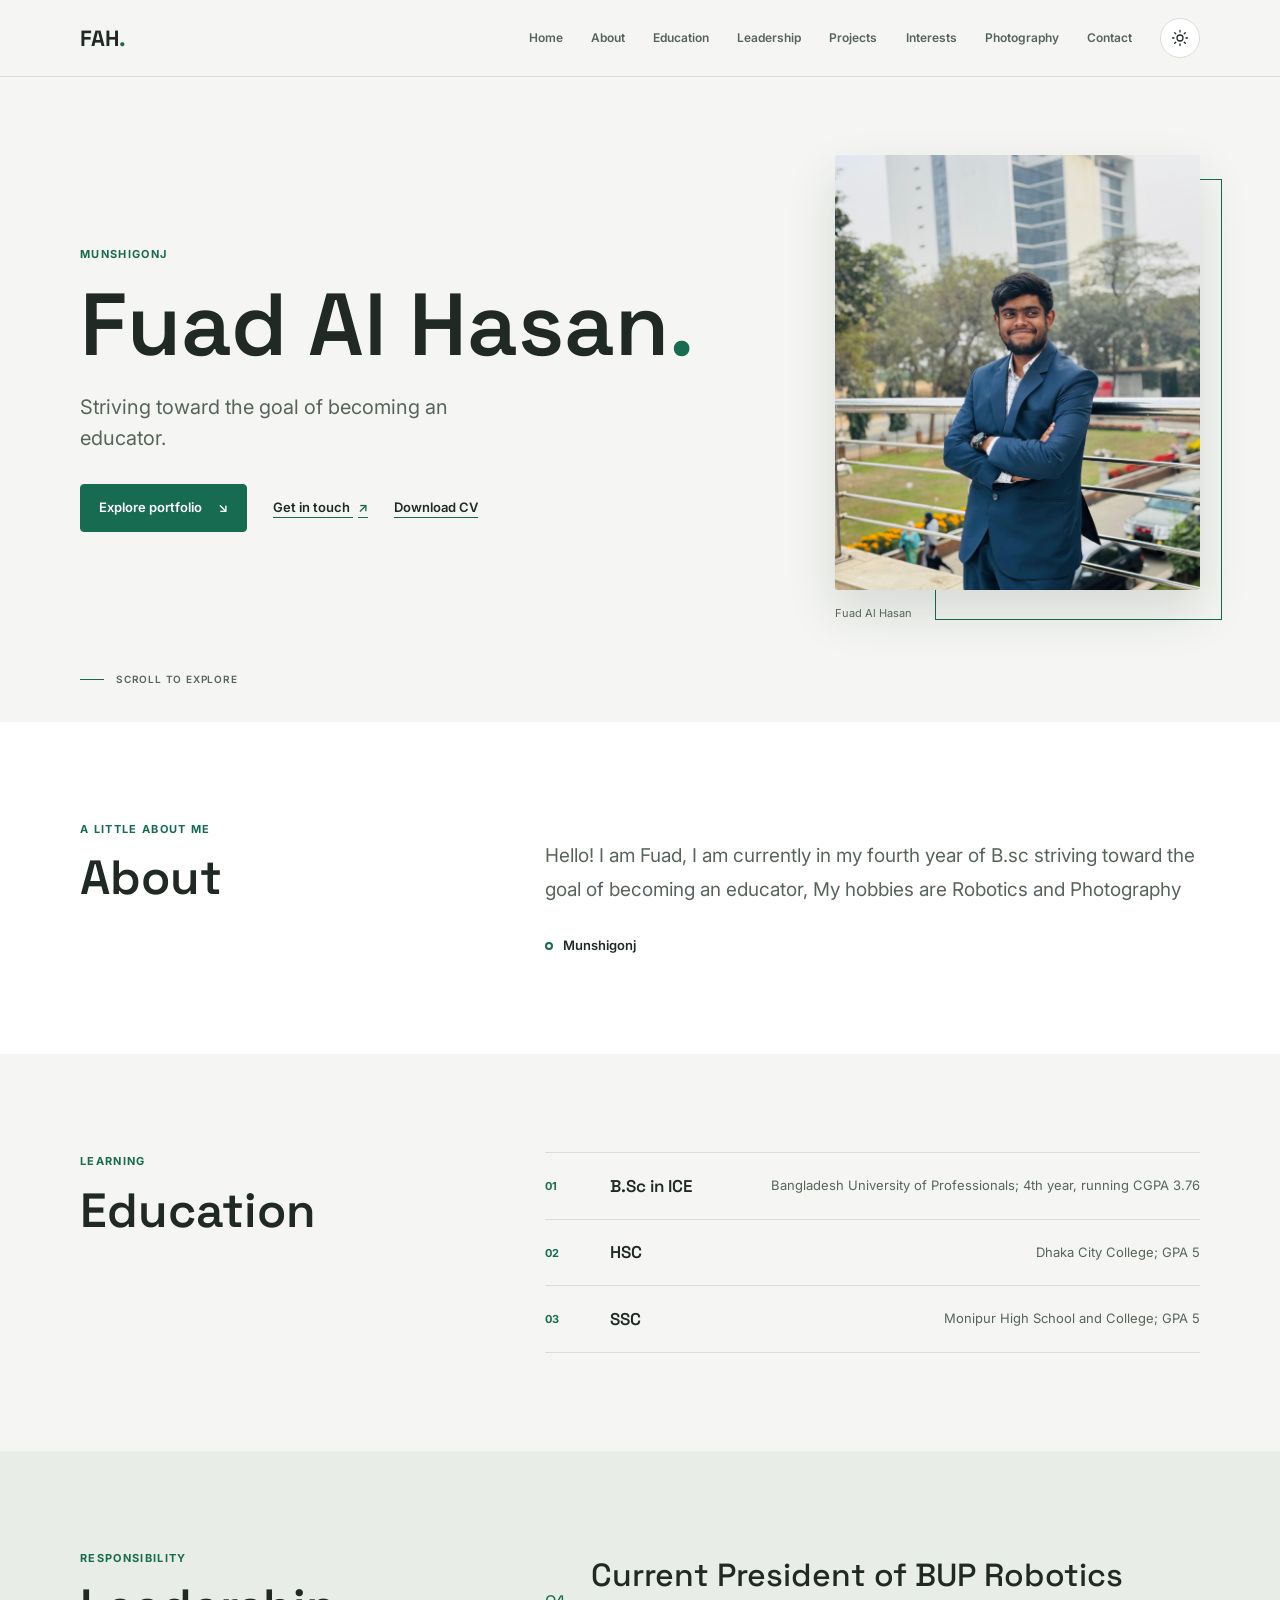
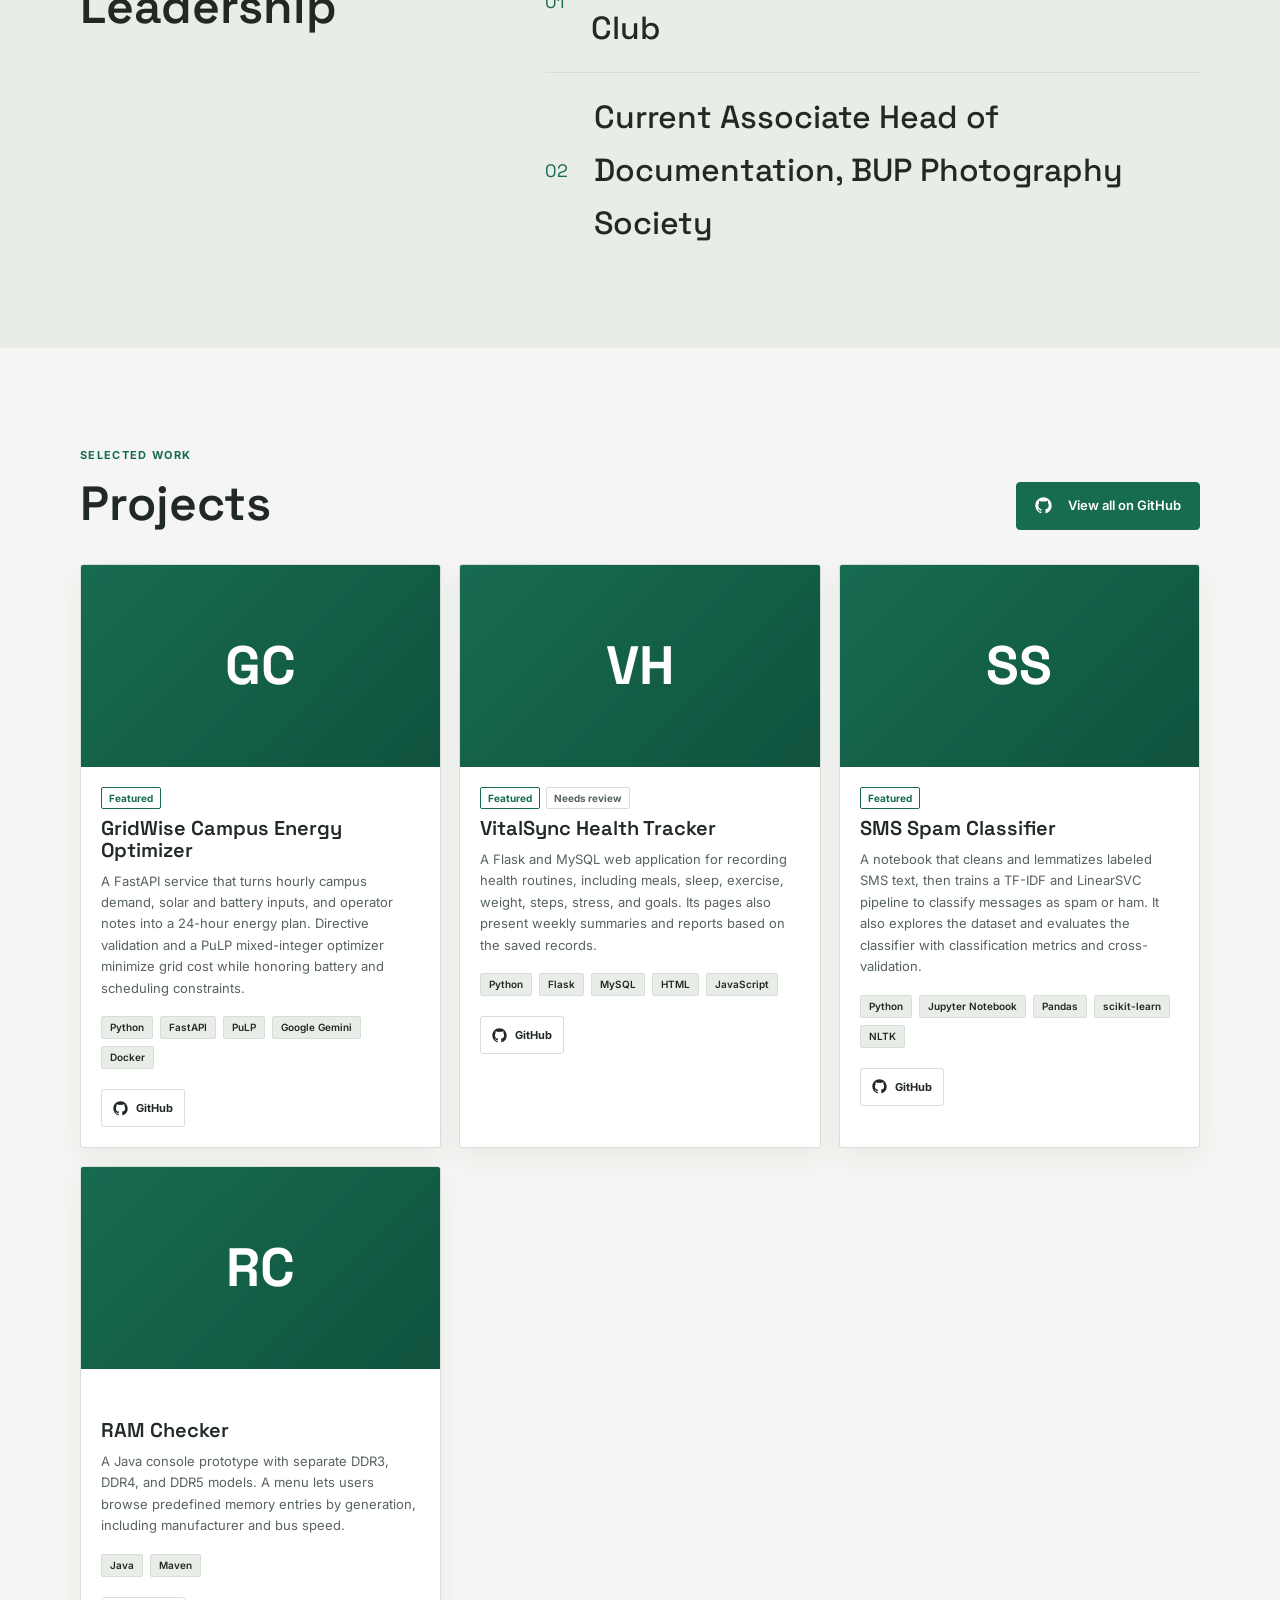
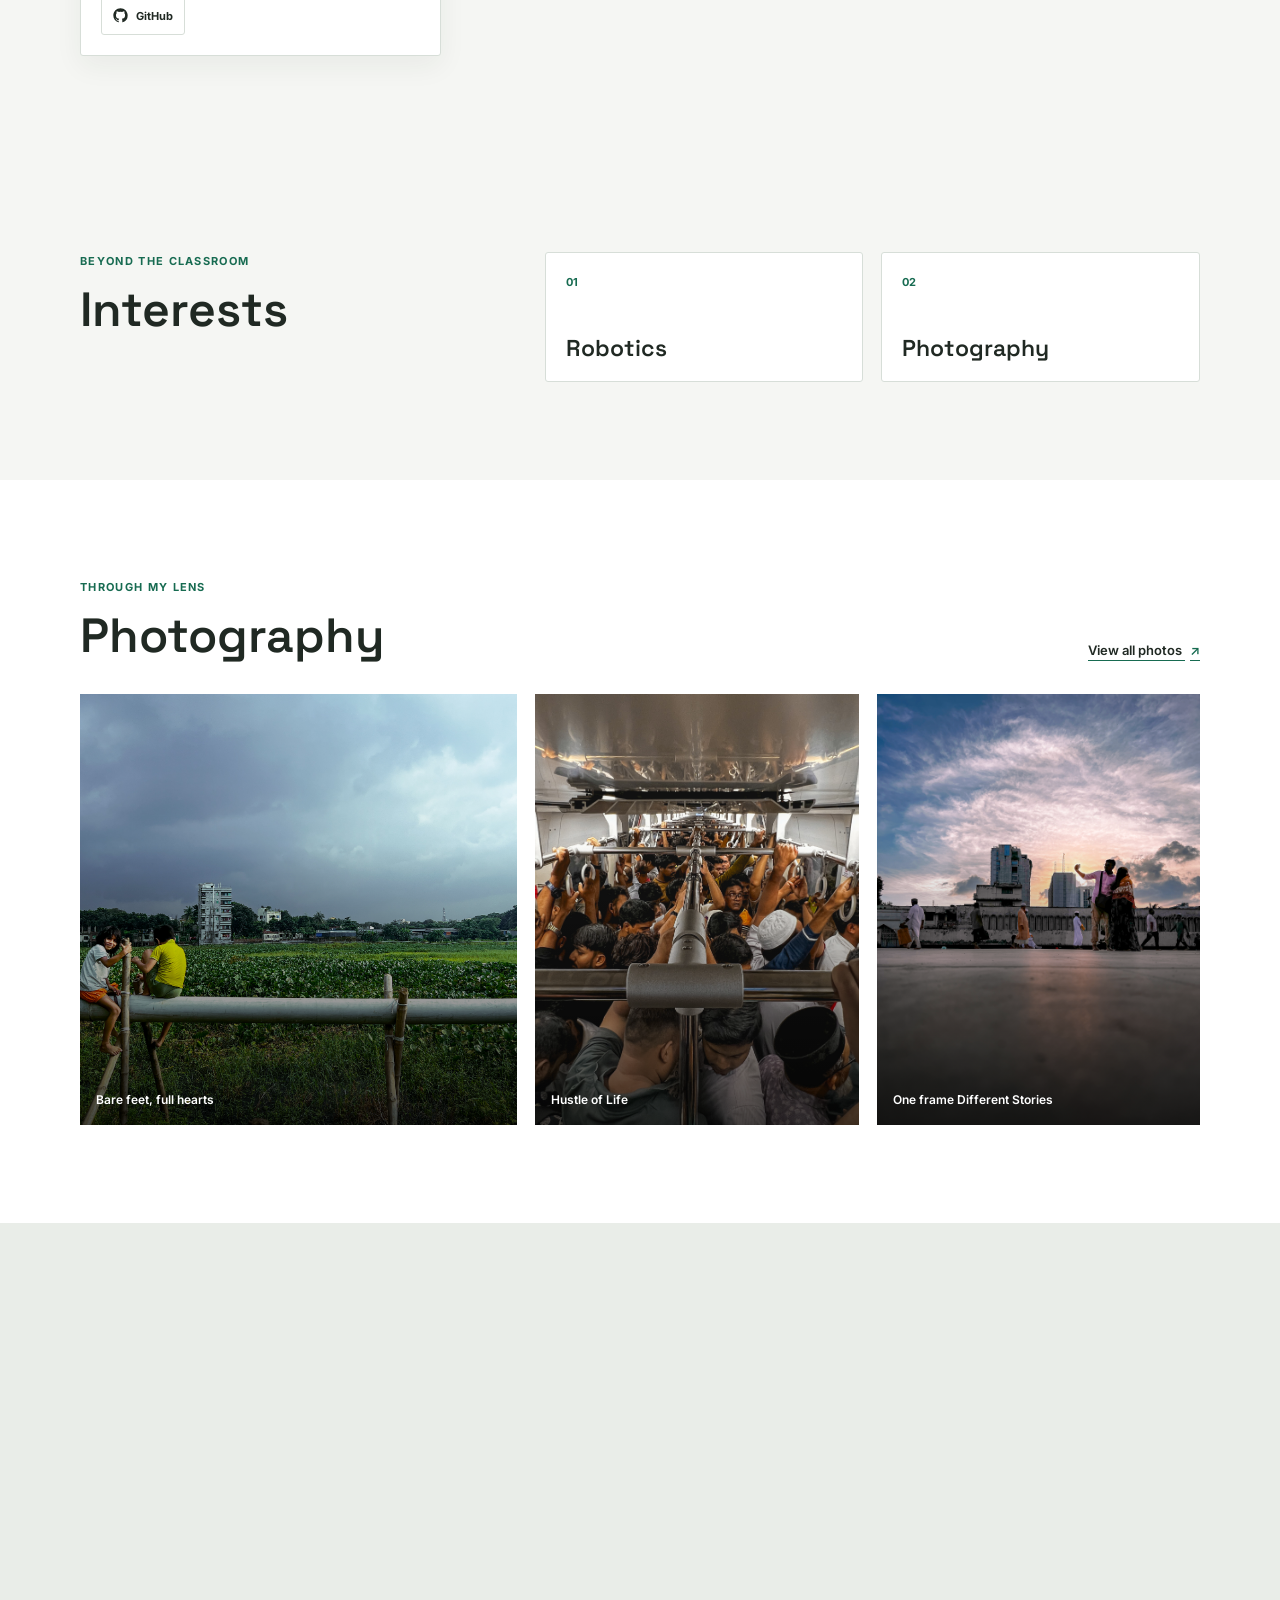
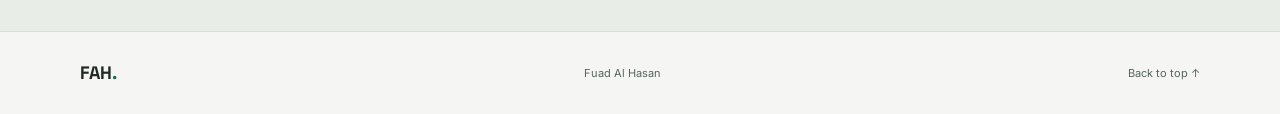
==== commit 801d63d0: "Restore GitHub projects section" ====
--- a/index.html
+++ b/index.html
@@ -27,7 +27,8 @@
     <div class="site-nav__menu" id="site-menu">
       <a class="site-nav__link" href="#home">Home</a><a class="site-nav__link" href="#about">About</a>
       <a class="site-nav__link" href="#education">Education</a><a class="site-nav__link" href="#leadership">Leadership</a>
-      <a class="site-nav__link" href="#interests">Interests</a><a class="site-nav__link" href="photography.html">Photography</a>
+      <a class="site-nav__link" href="#projects">Projects</a><a class="site-nav__link" href="#interests">Interests</a>
+      <a class="site-nav__link" href="photography.html">Photography</a>
       <a class="site-nav__link" href="#contact">Contact</a>
       <button class="theme-toggle" type="button" aria-label="Switch to dark theme" title="Switch theme">
         <svg class="theme-toggle__icon theme-toggle__icon--sun" viewBox="0 0 24 24" aria-hidden="true"><circle cx="12" cy="12" r="4"></circle><path d="M12 2v2m0 16v2M4.93 4.93l1.42 1.42m11.3 11.3 1.42 1.42M2 12h2m16 0h2M4.93 19.07l1.42-1.42m11.3-11.3 1.42-1.42"></path></svg>
@@ -46,6 +47,15 @@
     <section class="content-section content-section--about" id="about" aria-labelledby="about-title"><div class="page-shell section-grid reveal"><div class="section-heading"><p class="eyebrow">A little about me</p><h2 id="about-title">About</h2></div><div class="section-body"><p class="about__bio" data-profile="bio"></p><p class="about__location"><span class="about__location-mark" aria-hidden="true"></span><span data-profile="hometown"></span></p></div></div></section>
     <section class="content-section" id="education" aria-labelledby="education-title"><div class="page-shell section-grid reveal"><div class="section-heading"><p class="eyebrow">Learning</p><h2 id="education-title">Education</h2></div><div class="education-list" id="education-list"></div></div></section>
     <section class="content-section content-section--soft" id="leadership" aria-labelledby="leadership-title"><div class="page-shell section-grid reveal"><div class="section-heading"><p class="eyebrow">Responsibility</p><h2 id="leadership-title">Leadership</h2></div><div class="leadership-list" id="leadership-list"></div></div></section>
+    <section class="content-section content-section--projects" id="projects" aria-labelledby="projects-title"><div class="page-shell">
+      <div class="projects-intro reveal"><div class="section-heading"><p class="eyebrow">Selected work</p><h2 id="projects-title">Projects</h2></div>
+        <a class="button button--primary projects-intro__link" href="https://github.com/CoderPanda1463" target="_blank" rel="noopener noreferrer">
+          <svg viewBox="0 0 24 24" aria-hidden="true"><path d="M12 .5C5.65.5.5 5.65.5 12c0 5.1 3.3 9.43 7.87 10.96.58.11.79-.25.79-.56v-2.06c-3.2.7-3.87-1.35-3.87-1.35-.52-1.33-1.28-1.68-1.28-1.68-1.05-.72.08-.7.08-.7 1.16.08 1.77 1.19 1.77 1.19 1.03 1.77 2.69 1.26 3.34.96.1-.74.4-1.26.73-1.55-2.55-.29-5.24-1.28-5.24-5.7 0-1.26.45-2.28 1.19-3.09-.12-.29-.52-1.47.11-3.06 0 0 .97-.31 3.16 1.18a10.9 10.9 0 0 1 5.75 0c2.19-1.49 3.16-1.18 3.16-1.18.63 1.59.23 2.77.11 3.06.74.81 1.19 1.83 1.19 3.09 0 4.43-2.7 5.41-5.27 5.69.41.35.78 1.03.78 2.08v3.09c0 .31.21.68.8.56A11.5 11.5 0 0 0 23.5 12C23.5 5.65 18.35.5 12 .5z"></path></svg>
+          View all on GitHub
+        </a>
+      </div>
+      <div class="projects-grid" id="projects-list" aria-label="Selected GitHub projects"></div>
+    </div></section>
     <section class="content-section" id="interests" aria-labelledby="interests-title"><div class="page-shell section-grid reveal"><div class="section-heading"><p class="eyebrow">Beyond the classroom</p><h2 id="interests-title">Interests</h2></div><div class="interest-list" id="interest-list"></div></div></section>
     <section class="content-section content-section--gallery" aria-labelledby="featured-title"><div class="page-shell"><div class="gallery-intro reveal"><div><p class="eyebrow">Through my lens</p><h2 id="featured-title">Photography</h2></div><a class="text-link" href="photography.html">View all photos <span aria-hidden="true">↗</span></a></div><div class="featured-grid" id="featured-photos"></div></div></section>
     <section class="content-section content-section--contact" id="contact" aria-labelledby="contact-title"><div class="page-shell contact-layout reveal"><div class="contact-layout__intro"><p class="eyebrow">Say hello</p><h2 id="contact-title">Contact</h2><p>Reach me by email, phone, or WhatsApp.</p></div><div class="contact-layout__details" id="contact-details"></div><div class="social-links" id="social-links" aria-label="Social links"></div></div></section>
--- a/css/main.css
+++ b/css/main.css
@@ -61,6 +61,30 @@
 .leadership-list .leadership__content + .leadership__content { padding-top: 18px; border-top: 1px solid var(--color-line); }
 .leadership__index { color: var(--color-accent); font-family: 'Space Grotesk', sans-serif; font-size: 18px; }
 .leadership__content p { margin: 0; font-family: 'Space Grotesk', sans-serif; font-size: clamp(21px, 3vw, 32px); font-weight: 500; }
+.projects-intro { display: flex; align-items: end; justify-content: space-between; gap: 24px; margin-bottom: 34px; }
+.projects-intro__link svg { width: 17px; height: 17px; fill: currentColor; }
+.projects-grid { display: grid; grid-template-columns: repeat(3, minmax(0, 1fr)); align-items: stretch; gap: 18px; }
+.project-card { min-width: 0; overflow: hidden; border: 1px solid var(--color-line); border-radius: 3px; background: var(--color-surface); box-shadow: 0 10px 28px rgba(var(--color-shadow), 0.06); transition: border-color 180ms ease, box-shadow 180ms ease, opacity 650ms ease, transform 650ms ease; }
+.project-card.reveal:hover, .project-card.reveal:focus-within { border-color: var(--color-accent); box-shadow: 0 16px 36px rgba(var(--color-shadow), 0.12); transform: translateY(-4px); }
+.project-card:nth-child(3n + 2) { transition-delay: 80ms; }
+.project-card:nth-child(3n) { transition-delay: 150ms; }
+.project-card__art { display: grid; aspect-ratio: 16 / 9; place-items: center; overflow: hidden; background: linear-gradient(135deg, var(--color-accent), var(--color-accent-strong)); color: var(--color-accent-contrast); }
+.project-card__art img { width: 100%; height: 100%; object-fit: cover; }
+.project-card__monogram { font-family: 'Space Grotesk', sans-serif; font-size: 54px; font-weight: 700; line-height: 1; }
+.project-card__content { display: flex; min-height: 270px; flex-direction: column; padding: 20px; }
+.project-card__flags { display: flex; min-height: 22px; flex-wrap: wrap; gap: 6px; margin-bottom: 9px; }
+.project-card__flag { display: inline-flex; align-items: center; min-height: 21px; padding: 2px 7px; border: 1px solid var(--color-line); border-radius: 2px; color: var(--color-text-muted); font-size: 10px; font-weight: 700; }
+.project-card__flag--featured { border-color: var(--color-accent); color: var(--color-accent); }
+.project-card__title { margin: 0 0 9px; font-size: 20px; overflow-wrap: anywhere; }
+.project-card__description { margin: 0 0 17px; color: var(--color-text-muted); font-size: 13px; line-height: 1.65; }
+.project-card__tags { display: flex; flex-wrap: wrap; gap: 7px; margin: 0 0 20px; padding: 0; list-style: none; }
+.project-card__tags li { padding: 4px 8px; border: 1px solid var(--color-line); border-radius: 2px; background: var(--color-surface-muted); color: var(--color-text); font-size: 10px; font-weight: 600; line-height: 1.3; }
+.project-card__actions { display: flex; flex-wrap: wrap; gap: 8px; margin-top: auto; }
+.project-card__link { display: inline-flex; min-height: 38px; align-items: center; justify-content: center; gap: 8px; padding: 7px 11px; border: 1px solid var(--color-line); border-radius: 3px; background: var(--color-surface); color: var(--color-text); font-size: 11px; font-weight: 700; text-decoration: none; transition: border-color 160ms ease, background-color 160ms ease, color 160ms ease; }
+.project-card__link:hover { border-color: var(--color-accent); color: var(--color-accent); }
+.project-card__link svg { width: 15px; height: 15px; flex: none; }
+.project-card__link--demo { border-color: var(--color-accent); background: var(--color-accent); color: var(--color-accent-contrast); }
+.project-card__link--demo:hover { background: var(--color-accent-strong); color: var(--color-accent-contrast); }
 .interest-list { display: grid; grid-template-columns: 1fr 1fr; gap: 18px; }
 .interest-item { display: flex; min-height: 130px; flex-direction: column; justify-content: space-between; padding: 20px; border: 1px solid var(--color-line); border-radius: 3px; background: var(--color-surface); }
 .interest-item h3 { margin: 10px 0 0; font-size: 23px; }
--- a/css/responsive.css
+++ b/css/responsive.css
@@ -5,6 +5,7 @@
   .section-grid { gap: 7%; }
   .education-item { grid-template-columns: 34px 1fr; gap: 12px; }
   .education-item p { grid-column: 2; }
+  .projects-grid { grid-template-columns: repeat(2, minmax(0, 1fr)); gap: 14px; }
 }
 @media (max-width: 700px) {
   html { scroll-padding-top: 5rem; }
@@ -26,6 +27,9 @@
   .content-section { padding-block: 70px; }
   .section-grid { grid-template-columns: 1fr; gap: 28px; }
   .section-heading h2, .gallery-intro h2, .contact-layout h2 { font-size: 38px; }
+  .projects-intro { align-items: start; flex-direction: column; margin-bottom: 24px; }
+  .projects-grid { grid-template-columns: 1fr; gap: 14px; }
+  .project-card__content { min-height: 0; padding: 18px; }
   .about__bio { font-size: 17px; }
   .education-item { grid-template-columns: 35px 1fr; gap: 10px; padding-block: 18px; }
   .education-item p { font-size: 12px; }
